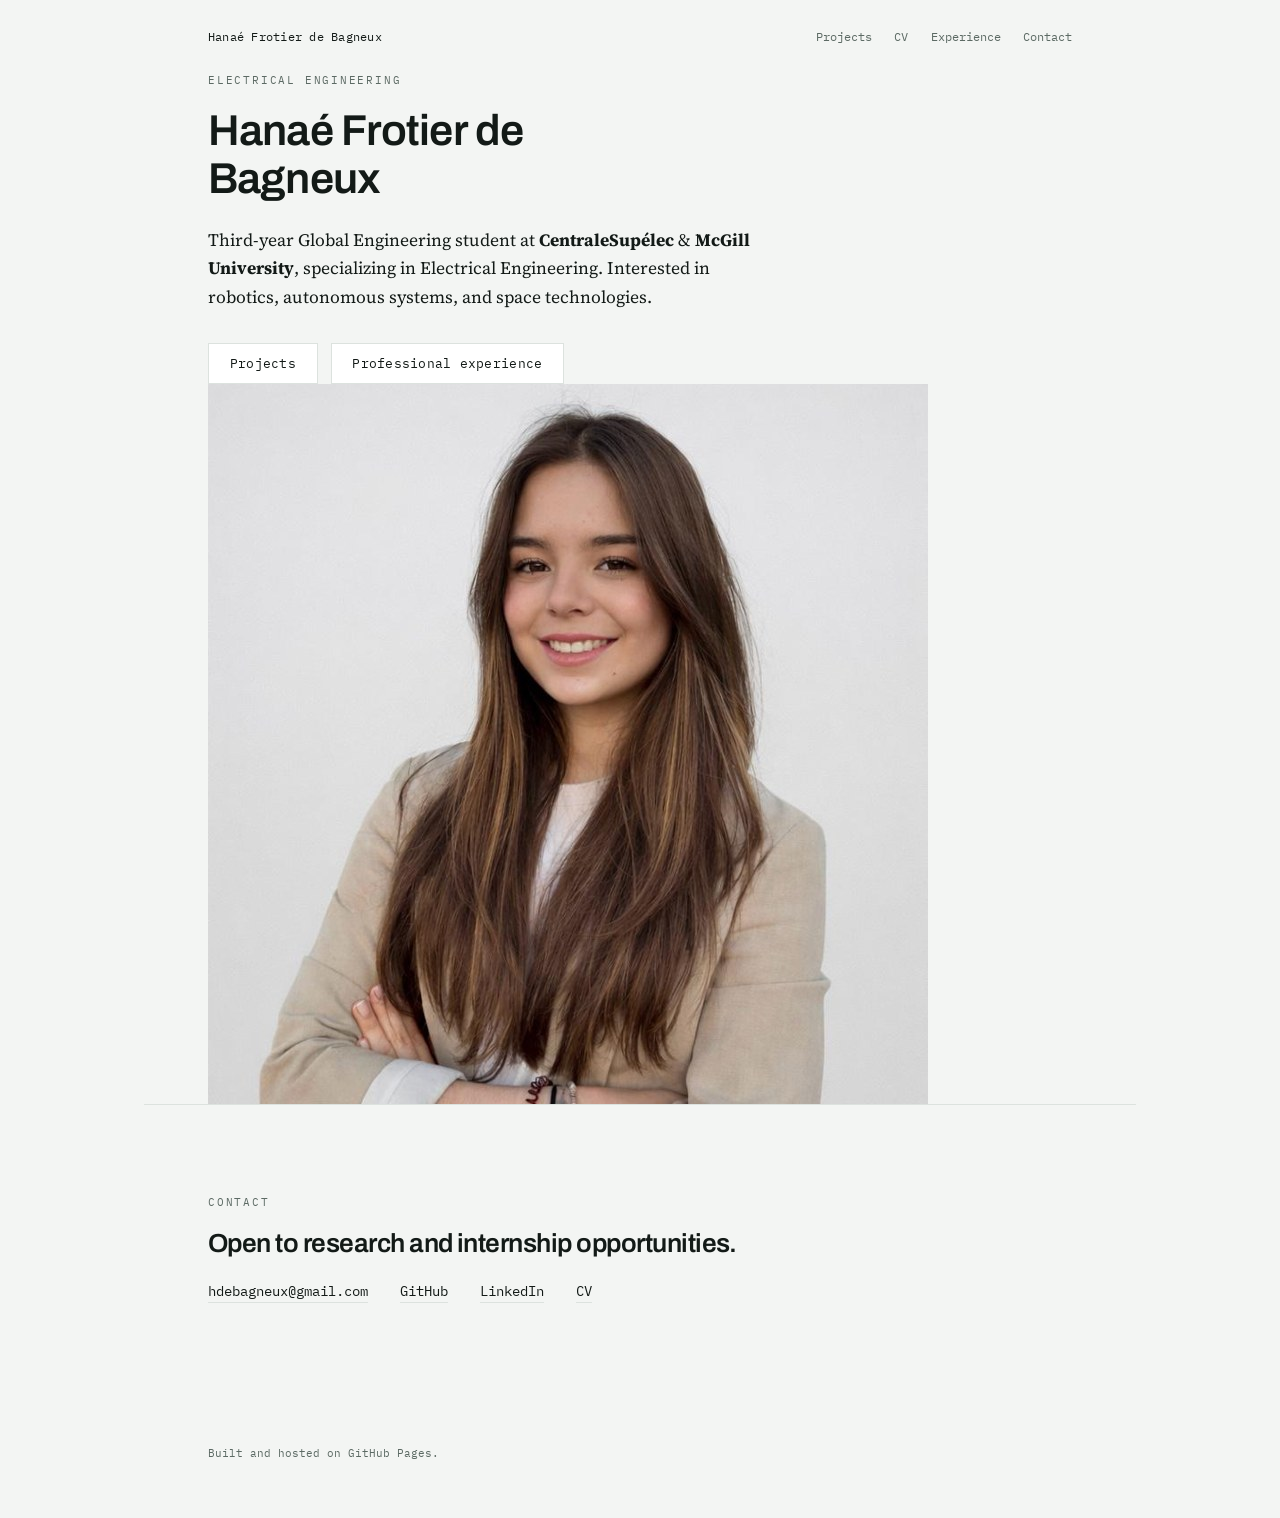
==== index.html @ 3bf0d7d0 "Landing: photo, name, two reveal buttons; projects hidden until clicked" ====
<!DOCTYPE html>
<html lang="en">
<head>
<meta charset="utf-8">
<meta name="viewport" content="width=device-width, initial-scale=1">
<title>Hanaé Frotier de Bagneux — electrical engineering</title>
<meta name="description" content="Electrical engineering student at CentraleSupélec and McGill. Control systems, signal processing, and physical models turned into working software.">
<link rel="preconnect" href="https://fonts.googleapis.com">
<link rel="preconnect" href="https://fonts.gstatic.com" crossorigin>
<link href="https://fonts.googleapis.com/css2?family=Archivo:wght@500;600&family=IBM+Plex+Mono:wght@400;500&family=Source+Serif+4:opsz,wght@8..60,400;8..60,600&display=swap" rel="stylesheet">
<link rel="stylesheet" href="style.css">
</head>
<body>

<header class="wrap masthead">
  <span class="home">Hanaé Frotier de Bagneux</span>
  <nav>
    <a href="#" data-reveal="projects">Projects</a>
    <a href="cv.html">CV</a>
    <a href="#" data-reveal="experience">Experience</a>
    <a href="#contact">Contact</a>
  </nav>
</header>

<main>

  <section class="wrap hero">
    <div class="hero-text">
      <p class="eyebrow">Electrical Engineering</p>

      <h1>Hanaé Frotier de Bagneux</h1>

      <p class="lead">
        Third-year Global Engineering student at
        <strong>CentraleSupélec</strong> &amp;
        <strong>McGill University</strong>, specializing in
        Electrical Engineering.
        Interested in robotics, autonomous systems, and space
        technologies.
      </p>

      <div class="hero-buttons">
        <button class="pill" data-reveal="projects" aria-expanded="false" aria-controls="projects">Projects</button>
        <button class="pill" data-reveal="experience" aria-expanded="false" aria-controls="experience">Professional experience</button>
      </div>
    </div>

    <div class="hero-photo">
      <img src="assets/portrait.jpg" alt="Portrait of Hanaé Frotier de Bagneux" width="720" height="720">
    </div>
  </section>

  <section class="wrap band rule-top panel" id="projects" hidden>
    <p class="eyebrow">Projects</p>

    <div class="projects">

      <a class="project" href="projects/cable-fault.html">
        <div class="meta">
          <span>2026 · EDF R&amp;D</span>
          <span>Python · NumPy · Streamlit</span>
          <span class="live">live demo</span>
        </div>
        <h3>Cable fault detection</h3>
        <p>A reflectometry simulator that locates faults in electrical cables, in both the time and frequency domains. Around 1&nbsp;% localization accuracy, in a browser interface built so that someone without a signal processing background can still read the result.</p>
      </a>

      <a class="project" href="projects/ev-battery.html">
        <div class="meta">
          <span>2026 · EDF R&amp;D</span>
          <span>Python · NumPy</span>
        </div>
        <h3>EV battery range model</h3>
        <p>From a pulse test on a single lithium-ion cell to the driving range of a full vehicle over the WLTP cycle. Equivalent circuit identification, pack sizing, and a sensitivity analysis that explains the remaining 8.5&nbsp;% error.</p>
      </a>

      <a class="project" href="projects/line-robot.html">
        <div class="meta">
          <span>2025 · Robotics bootcamp</span>
          <span>Python</span>
        </div>
        <h3>Line-following robot</h3>
        <p>An autonomous robot that follows a track with a PID controller and plans its route with breadth-first search. Two weeks, from tuning gains on a bench to a robot that finishes the course.</p>
      </a>

    </div>
  </section>

  <section class="wrap band rule-top panel" id="experience" hidden>
    <p class="eyebrow">Professional experience</p>

    <div class="cols">
      <div>
        <h3>ArianeGroup</h3>
        <p>Currently interning on inventory automation: a parts taxonomy, barcode labelling, a scanner-driven kiosk, and a Python tool that talks to the stock database so nobody has to.</p>
      </div>
      <div>
        <h3>EDF R&amp;D</h3>
        <p>Two research projects — a cable-fault reflectometry simulator and an electric-vehicle battery range model — both carried out in partnership with EDF's research division.</p>
      </div>
      <div>
        <h3>Studying</h3>
        <p>Bachelor of Global Engineering at CentraleSupélec, electrical engineering concentration, in a joint programme with McGill University. Moving to Montreal this fall.</p>
      </div>
      <div>
        <h3>Working languages</h3>
        <p>French and English, both fluent. Reports, code and documentation in either.</p>
      </div>
    </div>
  </section>

  <section class="wrap band rule-top" id="contact">
    <p class="eyebrow">Contact</p>
    <h2>Open to research and internship opportunities.</h2>
    <ul class="contact-links">
      <li><a href="mailto:hdebagneux@gmail.com">hdebagneux@gmail.com</a></li>
      <li><a href="https://github.com/hdebagneux">GitHub</a></li>
      <li><a href="#">LinkedIn</a></li>
      <li><a href="cv.html">CV</a></li>
    </ul>
  </section>

</main>

<footer class="wrap">
  Built and hosted on GitHub Pages.
</footer>

<script>
  document.querySelectorAll('[data-reveal]').forEach(function (trigger) {
    trigger.addEventListener('click', function (e) {
      e.preventDefault();
      var panel = document.getElementById(trigger.dataset.reveal);
      if (!panel) return;
      var show = panel.hasAttribute('hidden');
      if (show) {
        panel.removeAttribute('hidden');
        panel.scrollIntoView({ behavior: 'smooth', block: 'start' });
      } else {
        panel.setAttribute('hidden', '');
      }
      document.querySelectorAll('[data-reveal="' + trigger.dataset.reveal + '"]')
        .forEach(function (b) {
          if (b.hasAttribute('aria-expanded')) b.setAttribute('aria-expanded', String(show));
        });
    });
  });
</script>

</body>
</html>
---- style.css ----
/* ============================================================
   Hanaé Frotier de Bagneux — portfolio
   Palette: lab bench neutral, teal signal, one red fault marker
   ============================================================ */

:root {
  --paper:    #F3F5F3;
  --card:     #FFFFFF;
  --ink:      #131A17;
  --graphite: #5C6A64;
  --rule:     #DCE2DE;
  --signal:   #0E7A6B;
  --fault:    #B03A3A;

  --measure: 34rem;
  --gutter: clamp(1.25rem, 5vw, 4.5rem);

  --f-display: "Archivo", system-ui, sans-serif;
  --f-body: "Source Serif 4", Georgia, serif;
  --f-mono: "IBM Plex Mono", ui-monospace, monospace;
}

*, *::before, *::after { box-sizing: border-box; }

html { -webkit-text-size-adjust: 100%; scroll-behavior: smooth; }

body {
  margin: 0;
  background: var(--paper);
  color: var(--ink);
  font-family: var(--f-body);
  font-size: clamp(1rem, 0.97rem + 0.16vw, 1.09rem);
  line-height: 1.62;
  -webkit-font-smoothing: antialiased;
}

img { max-width: 100%; height: auto; display: block; }

a { color: inherit; }

:focus-visible {
  outline: 2px solid var(--signal);
  outline-offset: 3px;
  border-radius: 2px;
}

/* ---------- layout ---------- */

.wrap {
  max-width: 62rem;
  margin: 0 auto;
  padding-inline: var(--gutter);
}

.band { padding-block: clamp(3rem, 7vw, 5.5rem); }
.band--tight { padding-block: clamp(2rem, 4vw, 3rem); }

.rule-top { border-top: 1px solid var(--rule); }

/* ---------- type ---------- */

h1, h2, h3 {
  font-family: var(--f-display);
  font-weight: 600;
  letter-spacing: -0.02em;
  line-height: 1.1;
  margin: 0;
}

.eyebrow {
  font-family: var(--f-mono);
  font-size: 0.7rem;
  letter-spacing: 0.16em;
  text-transform: uppercase;
  color: var(--graphite);
  margin: 0 0 1.1rem;
}

.lede {
  max-width: var(--measure);
  font-size: 1.14em;
  color: var(--ink);
}

p { max-width: var(--measure); }

/* ---------- masthead ---------- */

.masthead {
  padding-block: 1.6rem;
  display: flex;
  flex-wrap: wrap;
  gap: 0.6rem 1.6rem;
  align-items: baseline;
  justify-content: space-between;
  font-family: var(--f-mono);
  font-size: 0.78rem;
}

.masthead a { color: var(--graphite); text-decoration: none; }
.masthead a:hover { color: var(--signal); }
.masthead .home { color: var(--ink); letter-spacing: 0.02em; }
.masthead nav { display: flex; gap: 1.4rem; }

/* ---------- hero ---------- */

.hero-grid {
  display: grid;
  grid-template-columns: minmax(0, 1fr) clamp(11rem, 20vw, 15rem);
  gap: clamp(1.6rem, 4vw, 3.5rem);
  align-items: start;
}

.hero h1 {
  font-size: clamp(1.8rem, 1.2rem + 2vw, 2.7rem);
  font-weight: 600;
  max-width: 16ch;
  margin-bottom: 1.5rem;
}

.hero .lede + .lede { margin-top: 1.1rem; }

.portrait {
  width: 100%;
  aspect-ratio: 1;
  object-fit: cover;
  border: 1px solid var(--rule);
  filter: saturate(0.94);
}

@media (max-width: 44rem) {
  .hero-grid { grid-template-columns: 1fr; }
  .portrait { max-width: 11rem; order: -1; }
}

/* ---------- signature: the reflectogram ---------- */

.scope { margin-top: clamp(3rem, 6vw, 4.5rem); }

.scope figure { margin: 0; }

.scope svg { width: 100%; height: auto; overflow: visible; }

.scope .grid line { stroke: var(--rule); stroke-width: 1; }
.scope .axis { stroke: var(--graphite); stroke-width: 1; }

.trace {
  fill: none;
  stroke: var(--signal);
  stroke-width: 2.2;
  stroke-linejoin: round;
  stroke-linecap: round;
}

.echo-label {
  font-family: var(--f-mono);
  font-size: 13px;
  fill: var(--graphite);
  text-anchor: middle;
  letter-spacing: 0.02em;
}

.echo-hit { fill: transparent; cursor: pointer; }
.echo-dot { fill: var(--signal); transition: r 160ms ease; }
.echo-dot.is-fault { fill: var(--fault); }
.echo-drop { stroke: var(--rule); stroke-width: 1; stroke-dasharray: 3 4; }

.echo:hover .echo-dot,
.echo:focus-visible .echo-dot { r: 7; }
.echo:hover .echo-label,
.echo:focus-visible .echo-label { fill: var(--ink); }

.scope figcaption {
  margin-top: 0.9rem;
  font-family: var(--f-mono);
  font-size: 0.72rem;
  color: var(--graphite);
  max-width: 44ch;
  line-height: 1.55;
}

@media (prefers-reduced-motion: no-preference) {
  .trace {
    stroke-dasharray: 2400;
    stroke-dashoffset: 2400;
    animation: draw 2.1s cubic-bezier(0.22, 0.61, 0.36, 1) 0.25s forwards;
  }
  .echo-dot, .echo-label, .echo-drop {
    opacity: 0;
    animation: fade 0.5s ease forwards;
  }
  .echo:nth-of-type(1) * { animation-delay: 1.15s; }
  .echo:nth-of-type(2) * { animation-delay: 1.55s; }
  .echo:nth-of-type(3) * { animation-delay: 1.95s; }
}

@keyframes draw { to { stroke-dashoffset: 0; } }
@keyframes fade { to { opacity: 1; } }

@media (max-width: 40rem) {
  .scope { display: none; }
}

/* ---------- project list ---------- */

.projects { display: grid; gap: 1px; background: var(--rule); border-block: 1px solid var(--rule); }

.project {
  background: var(--paper);
  padding: clamp(1.6rem, 3vw, 2.4rem) 0;
  display: grid;
  grid-template-columns: 1fr;
  gap: 0.7rem;
  text-decoration: none;
  transition: background 180ms ease, padding-left 180ms ease;
}

.project:hover, .project:focus-visible {
  background: var(--card);
  padding-left: 1.2rem;
}

.project h3 {
  font-size: clamp(1.35rem, 1.1rem + 1vw, 1.8rem);
  font-weight: 500;
}

.project p { margin: 0; color: var(--graphite); max-width: 46rem; }

.project .meta {
  font-family: var(--f-mono);
  font-size: 0.72rem;
  letter-spacing: 0.05em;
  color: var(--graphite);
  display: flex;
  flex-wrap: wrap;
  gap: 0.4rem 1rem;
}

.project .meta .live { color: var(--signal); }

/* ---------- prose columns on interest block ---------- */

.cols {
  display: grid;
  grid-template-columns: repeat(auto-fit, minmax(15rem, 1fr));
  gap: clamp(1.6rem, 4vw, 3rem);
}

.cols h3 {
  font-family: var(--f-mono);
  font-size: 0.72rem;
  font-weight: 500;
  letter-spacing: 0.14em;
  text-transform: uppercase;
  color: var(--signal);
  margin-bottom: 0.7rem;
}

.cols p { font-size: 0.95em; max-width: none; }

/* ---------- contact ---------- */

.contact-links {
  display: flex;
  flex-wrap: wrap;
  gap: 0.8rem 2rem;
  font-family: var(--f-mono);
  font-size: 0.85rem;
  margin-top: 1.4rem;
  padding: 0;
  list-style: none;
}

.contact-links a {
  text-decoration: none;
  border-bottom: 1px solid var(--rule);
  padding-bottom: 2px;
  transition: border-color 160ms ease, color 160ms ease;
}

.contact-links a:hover { color: var(--signal); border-color: var(--signal); }

footer {
  padding-block: 2.5rem 3.5rem;
  font-family: var(--f-mono);
  font-size: 0.7rem;
  color: var(--graphite);
}

/* ============================================================
   Project pages
   ============================================================ */

.project-head h1 {
  font-size: clamp(2rem, 1.3rem + 3vw, 3.2rem);
  max-width: 18ch;
  margin-bottom: 1.3rem;
}

.factsheet {
  margin: 2.4rem 0 0;
  display: grid;
  grid-template-columns: repeat(auto-fit, minmax(11rem, 1fr));
  gap: 1.4rem 2rem;
  border-top: 1px solid var(--rule);
  padding-top: 1.4rem;
  font-family: var(--f-mono);
  font-size: 0.78rem;
}

.factsheet dt {
  color: var(--graphite);
  font-size: 0.68rem;
  letter-spacing: 0.12em;
  text-transform: uppercase;
  margin-bottom: 0.35rem;
}

.factsheet dd { margin: 0; line-height: 1.5; }

.actions {
  display: flex;
  flex-wrap: wrap;
  gap: 0.7rem;
  margin-top: 2.2rem;
  padding: 0;
  list-style: none;
}

.btn {
  font-family: var(--f-mono);
  font-size: 0.78rem;
  text-decoration: none;
  padding: 0.6rem 1.05rem;
  border: 1px solid var(--rule);
  background: var(--card);
  transition: border-color 160ms ease, color 160ms ease;
}

.btn:hover { border-color: var(--signal); color: var(--signal); }

.btn--primary {
  background: var(--signal);
  border-color: var(--signal);
  color: #fff;
}

.btn--primary:hover { background: #0a6558; border-color: #0a6558; color: #fff; }

.prose h2 {
  font-size: clamp(1.3rem, 1.1rem + 0.9vw, 1.7rem);
  margin-top: clamp(2.8rem, 5vw, 4rem);
  margin-bottom: 1rem;
  font-weight: 600;
}

.prose h3 {
  font-family: var(--f-mono);
  font-size: 0.75rem;
  font-weight: 500;
  letter-spacing: 0.13em;
  text-transform: uppercase;
  color: var(--signal);
  margin-top: 2.2rem;
  margin-bottom: 0.7rem;
}

.prose p { margin: 0 0 1.1rem; }

.prose ul { max-width: var(--measure); padding-left: 1.1rem; }
.prose li { margin-bottom: 0.5rem; }

.prose figure {
  margin: 2rem 0;
  background: var(--card);
  border: 1px solid var(--rule);
  padding: 1rem;
}

.prose figure img { margin-inline: auto; }

.prose figcaption {
  margin-top: 0.8rem;
  font-family: var(--f-mono);
  font-size: 0.72rem;
  line-height: 1.55;
  color: var(--graphite);
}

.pair {
  display: grid;
  grid-template-columns: repeat(auto-fit, minmax(16rem, 1fr));
  gap: 1rem;
  margin: 2rem 0;
}

.pair figure { margin: 0; }

.eq {
  margin: 1.6rem 0;
  padding: 1.2rem 1.3rem;
  background: var(--card);
  border-left: 2px solid var(--signal);
  overflow-x: auto;
}

.eq .katex { font-size: 1.02em; }

.eq-note {
  font-family: var(--f-mono);
  font-size: 0.72rem;
  color: var(--graphite);
  margin-top: 0.7rem;
  max-width: none;
}

.result {
  margin: 2.4rem 0;
  padding: 1.4rem 1.5rem;
  background: var(--card);
  border: 1px solid var(--rule);
}

.result .num {
  font-family: var(--f-display);
  font-size: clamp(2rem, 1.4rem + 2.4vw, 3rem);
  font-weight: 600;
  letter-spacing: -0.03em;
  line-height: 1;
  display: block;
}

.result p {
  font-family: var(--f-mono);
  font-size: 0.78rem;
  color: var(--graphite);
  margin: 0.7rem 0 0;
  line-height: 1.55;
}

.next {
  margin-top: clamp(3rem, 6vw, 4.5rem);
  padding-top: 1.6rem;
  border-top: 1px solid var(--rule);
  font-family: var(--f-mono);
  font-size: 0.8rem;
}

.next a { text-decoration: none; }
.next a:hover { color: var(--signal); }

table.data {
  width: 100%;
  max-width: var(--measure);
  border-collapse: collapse;
  font-family: var(--f-mono);
  font-size: 0.78rem;
  margin: 1.6rem 0;
}

table.data th, table.data td {
  text-align: left;
  padding: 0.55rem 0.8rem 0.55rem 0;
  border-bottom: 1px solid var(--rule);
}

table.data th { color: var(--graphite); font-weight: 500; }

/* ============================================================
   CV page
   ============================================================ */

.cv-section {
  padding-top: clamp(2.2rem, 4vw, 3.2rem);
  margin-top: clamp(1.4rem, 3vw, 2rem);
  border-top: 1px solid var(--rule);
}

.cv-section > h2 {
  font-family: var(--f-mono);
  font-size: 0.72rem;
  font-weight: 500;
  letter-spacing: 0.16em;
  text-transform: uppercase;
  color: var(--signal);
  margin-bottom: 2rem;
}

.cv-entry {
  display: grid;
  grid-template-columns: 9.5rem minmax(0, 1fr);
  gap: 0.4rem 2rem;
  padding-bottom: 2.2rem;
}

.cv-entry:last-child { padding-bottom: 0; }

.cv-entry .when {
  font-family: var(--f-mono);
  font-size: 0.75rem;
  color: var(--graphite);
  padding-top: 0.35rem;
  line-height: 1.5;
}

.cv-entry .what h3 {
  font-family: var(--f-display);
  font-size: 1.12rem;
  font-weight: 600;
  margin-bottom: 0.45rem;
}

.cv-entry .what h3 span {
  font-family: var(--f-mono);
  font-size: 0.72rem;
  font-weight: 400;
  color: var(--graphite);
  letter-spacing: 0.02em;
  margin-left: 0.6rem;
  white-space: nowrap;
}

.cv-entry .role {
  font-family: var(--f-mono);
  font-size: 0.78rem;
  color: var(--ink);
  margin: 0 0 0.7rem;
}

.cv-entry p { margin: 0 0 0.7rem; max-width: 42rem; }
.cv-entry p:last-child { margin-bottom: 0; }

.cv-entry .detail {
  font-family: var(--f-mono);
  font-size: 0.75rem;
  color: var(--graphite);
  line-height: 1.6;
}

.cv-entry .detail a { color: var(--signal); text-decoration: none; border-bottom: 1px solid var(--rule); }
.cv-entry .detail a:hover { border-color: var(--signal); }

@media (max-width: 34rem) {
  .cv-entry { grid-template-columns: 1fr; gap: 0.3rem; }
  .cv-entry .when { padding-top: 0; }
  .cv-entry .what h3 span { display: block; margin-left: 0; margin-top: 0.2rem; }
}

/* ---------- hero buttons + reveal panels ---------- */

.hero-buttons {
  display: flex;
  flex-wrap: wrap;
  gap: 0.8rem;
  margin-top: 2rem;
}

.pill {
  font-family: var(--f-mono);
  font-size: 0.82rem;
  letter-spacing: 0.02em;
  color: var(--ink);
  background: var(--card);
  border: 1px solid var(--rule);
  padding: 0.7rem 1.3rem;
  cursor: pointer;
  transition: border-color 160ms ease, color 160ms ease, background 160ms ease;
}

.pill:hover,
.pill[aria-expanded="true"] {
  border-color: var(--signal);
  color: var(--signal);
}

.pill[aria-expanded="true"] {
  background: color-mix(in srgb, var(--signal) 7%, var(--card));
}

.panel[hidden] { display: none; }

@media (prefers-reduced-motion: no-preference) {
  .panel:not([hidden]) { animation: panel-in 340ms cubic-bezier(0.22,0.61,0.36,1); }
}

@keyframes panel-in {
  from { opacity: 0; transform: translateY(-6px); }
  to   { opacity: 1; transform: translateY(0); }
}
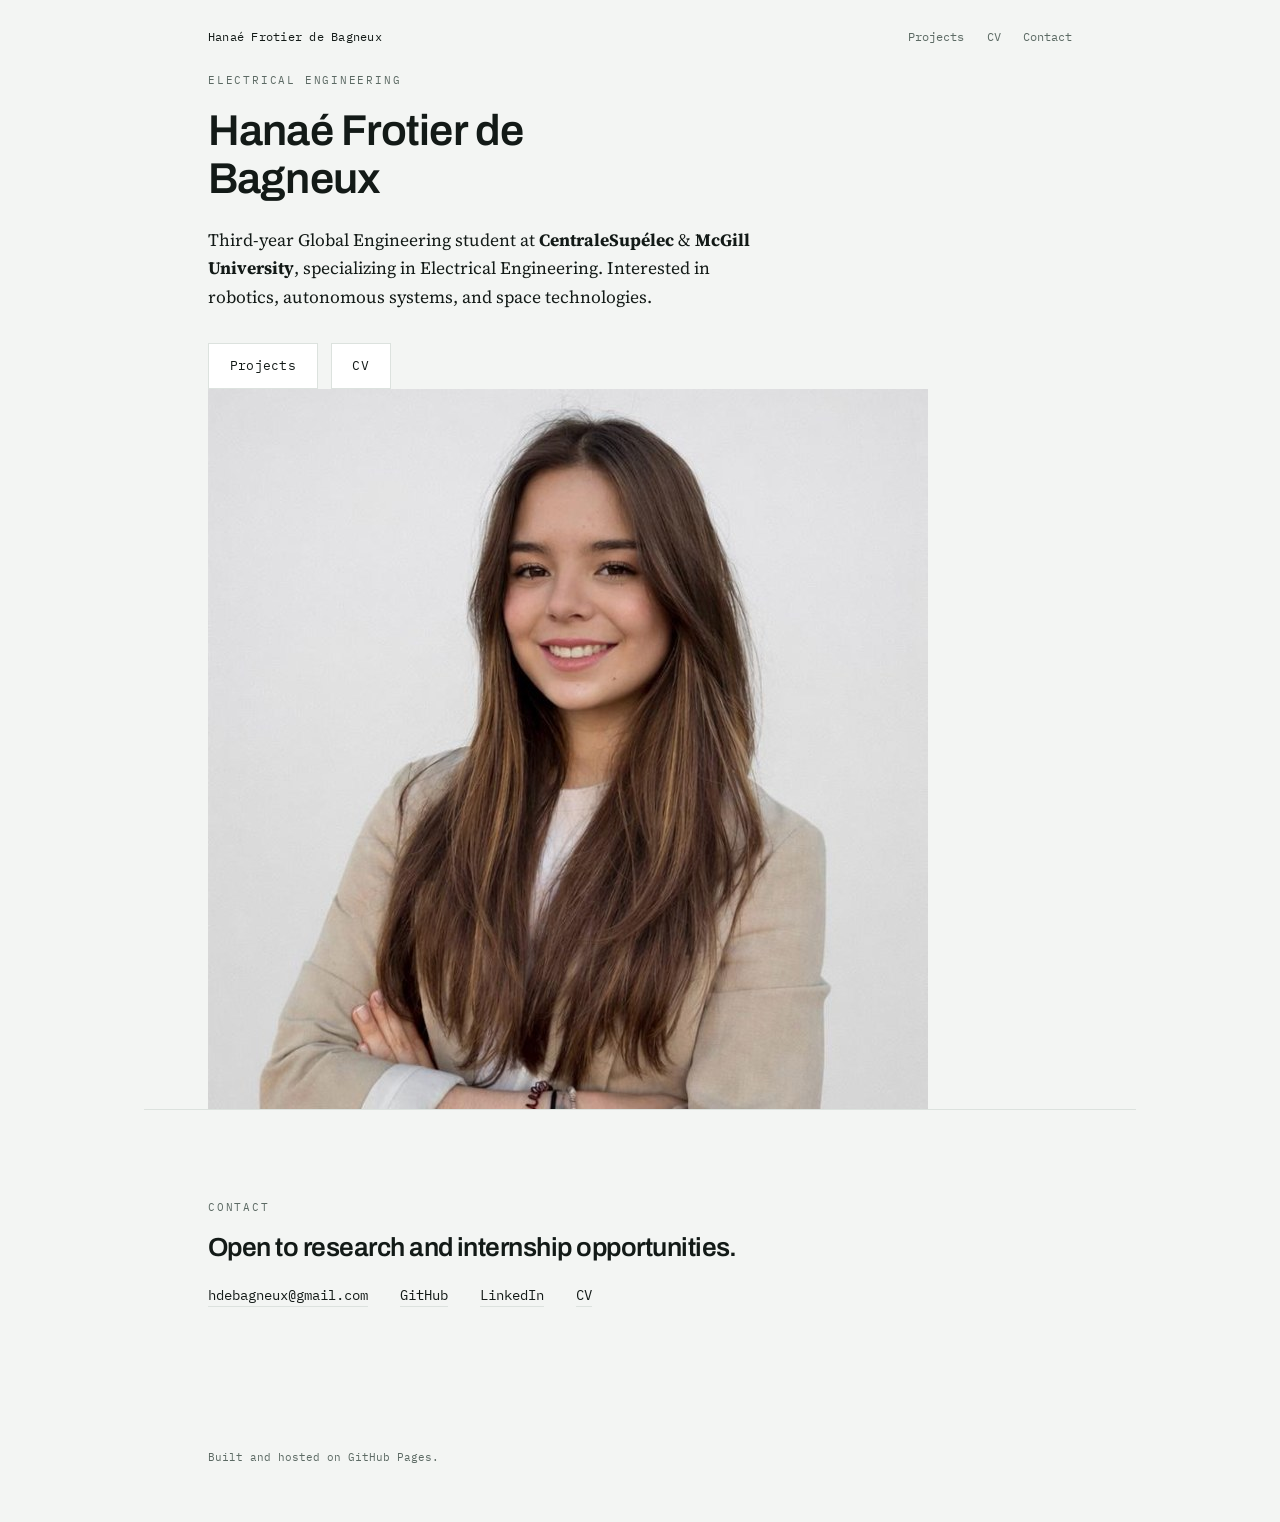
==== commit fa1ed8c4: "Landing: CV button, remove professional experience, new photo" ====
--- a/index.html
+++ b/index.html
@@ -17,7 +17,6 @@
   <nav>
     <a href="#" data-reveal="projects">Projects</a>
     <a href="cv.html">CV</a>
-    <a href="#" data-reveal="experience">Experience</a>
     <a href="#contact">Contact</a>
   </nav>
 </header>
@@ -41,7 +40,7 @@
 
       <div class="hero-buttons">
         <button class="pill" data-reveal="projects" aria-expanded="false" aria-controls="projects">Projects</button>
-        <button class="pill" data-reveal="experience" aria-expanded="false" aria-controls="experience">Professional experience</button>
+        <a class="pill" href="cv.html">CV</a>
       </div>
     </div>
 
@@ -86,29 +85,6 @@
     </div>
   </section>
 
-  <section class="wrap band rule-top panel" id="experience" hidden>
-    <p class="eyebrow">Professional experience</p>
-
-    <div class="cols">
-      <div>
-        <h3>ArianeGroup</h3>
-        <p>Currently interning on inventory automation: a parts taxonomy, barcode labelling, a scanner-driven kiosk, and a Python tool that talks to the stock database so nobody has to.</p>
-      </div>
-      <div>
-        <h3>EDF R&amp;D</h3>
-        <p>Two research projects — a cable-fault reflectometry simulator and an electric-vehicle battery range model — both carried out in partnership with EDF's research division.</p>
-      </div>
-      <div>
-        <h3>Studying</h3>
-        <p>Bachelor of Global Engineering at CentraleSupélec, electrical engineering concentration, in a joint programme with McGill University. Moving to Montreal this fall.</p>
-      </div>
-      <div>
-        <h3>Working languages</h3>
-        <p>French and English, both fluent. Reports, code and documentation in either.</p>
-      </div>
-    </div>
-  </section>
-
   <section class="wrap band rule-top" id="contact">
     <p class="eyebrow">Contact</p>
     <h2>Open to research and internship opportunities.</h2>
--- a/style.css
+++ b/style.css
@@ -556,6 +556,8 @@
   margin-top: 2rem;
 }
 
+a.pill { text-decoration: none; }
+
 .pill {
   font-family: var(--f-mono);
   font-size: 0.82rem;
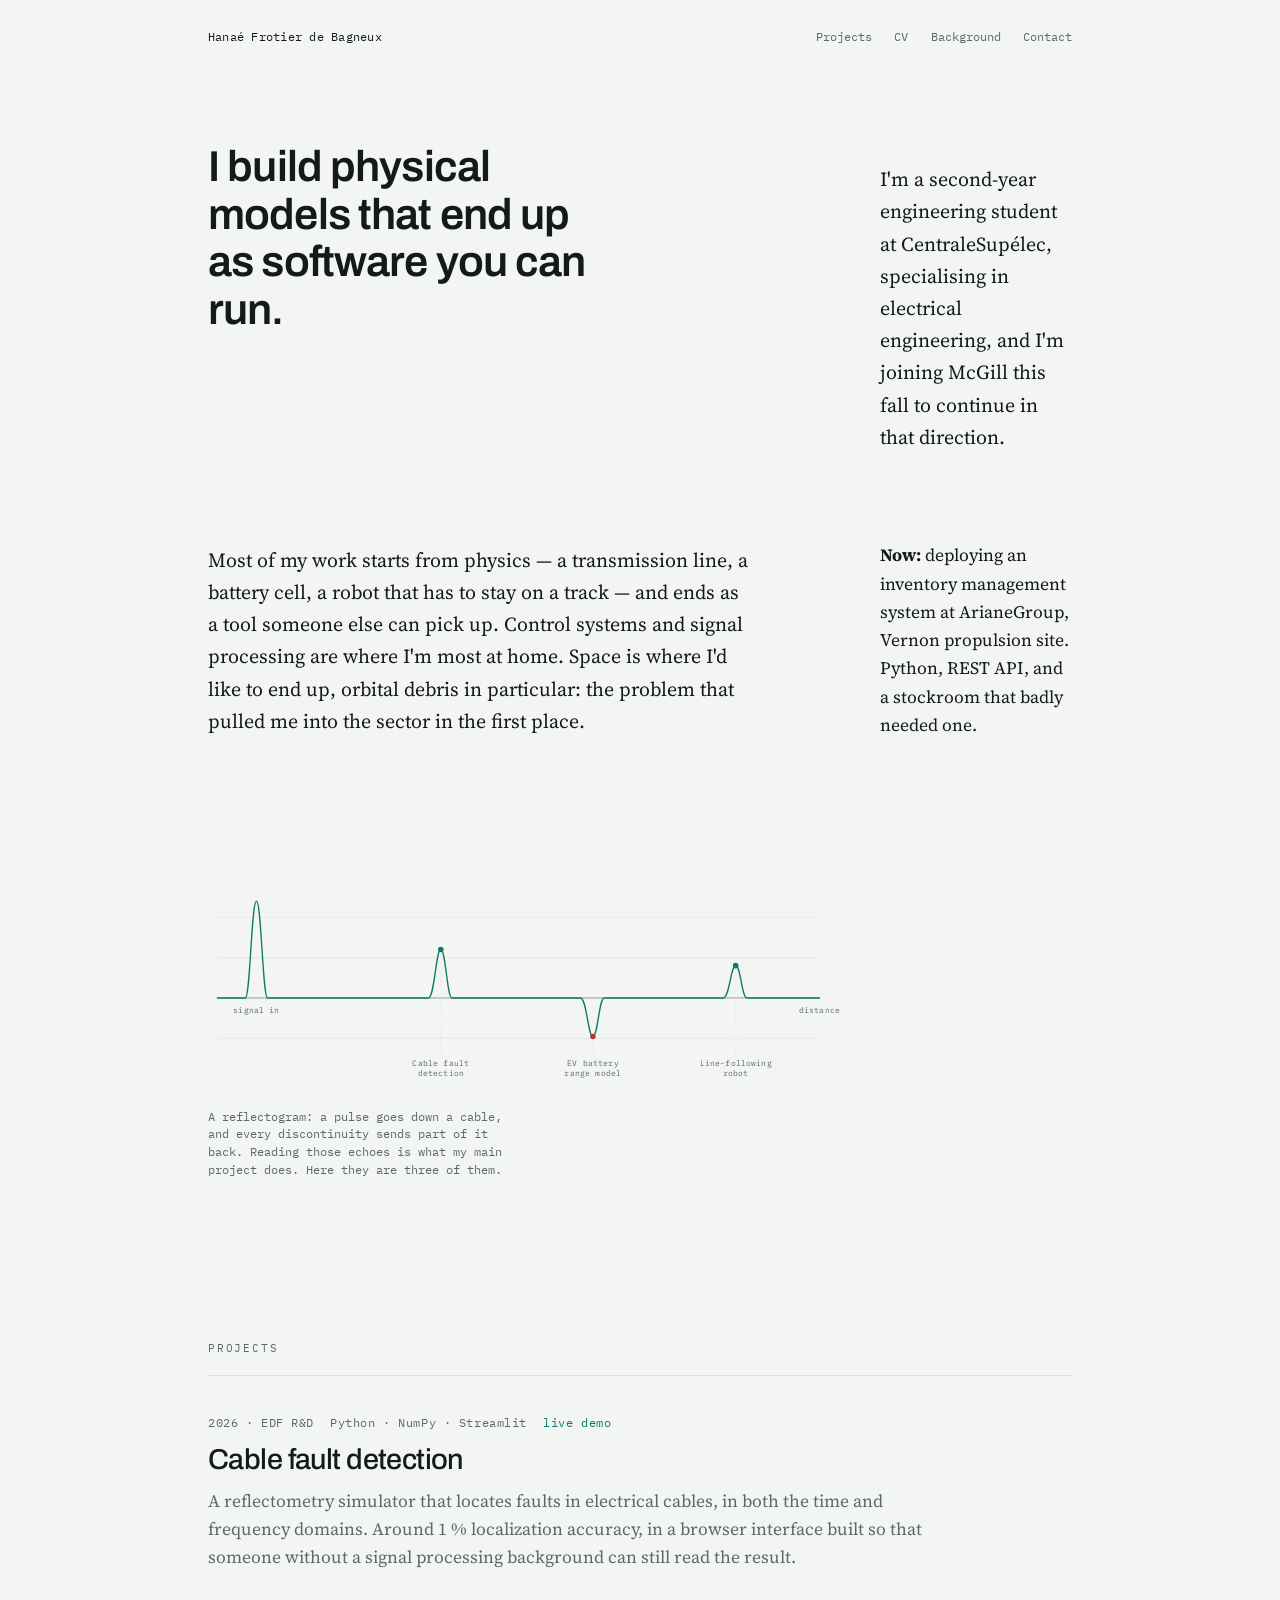
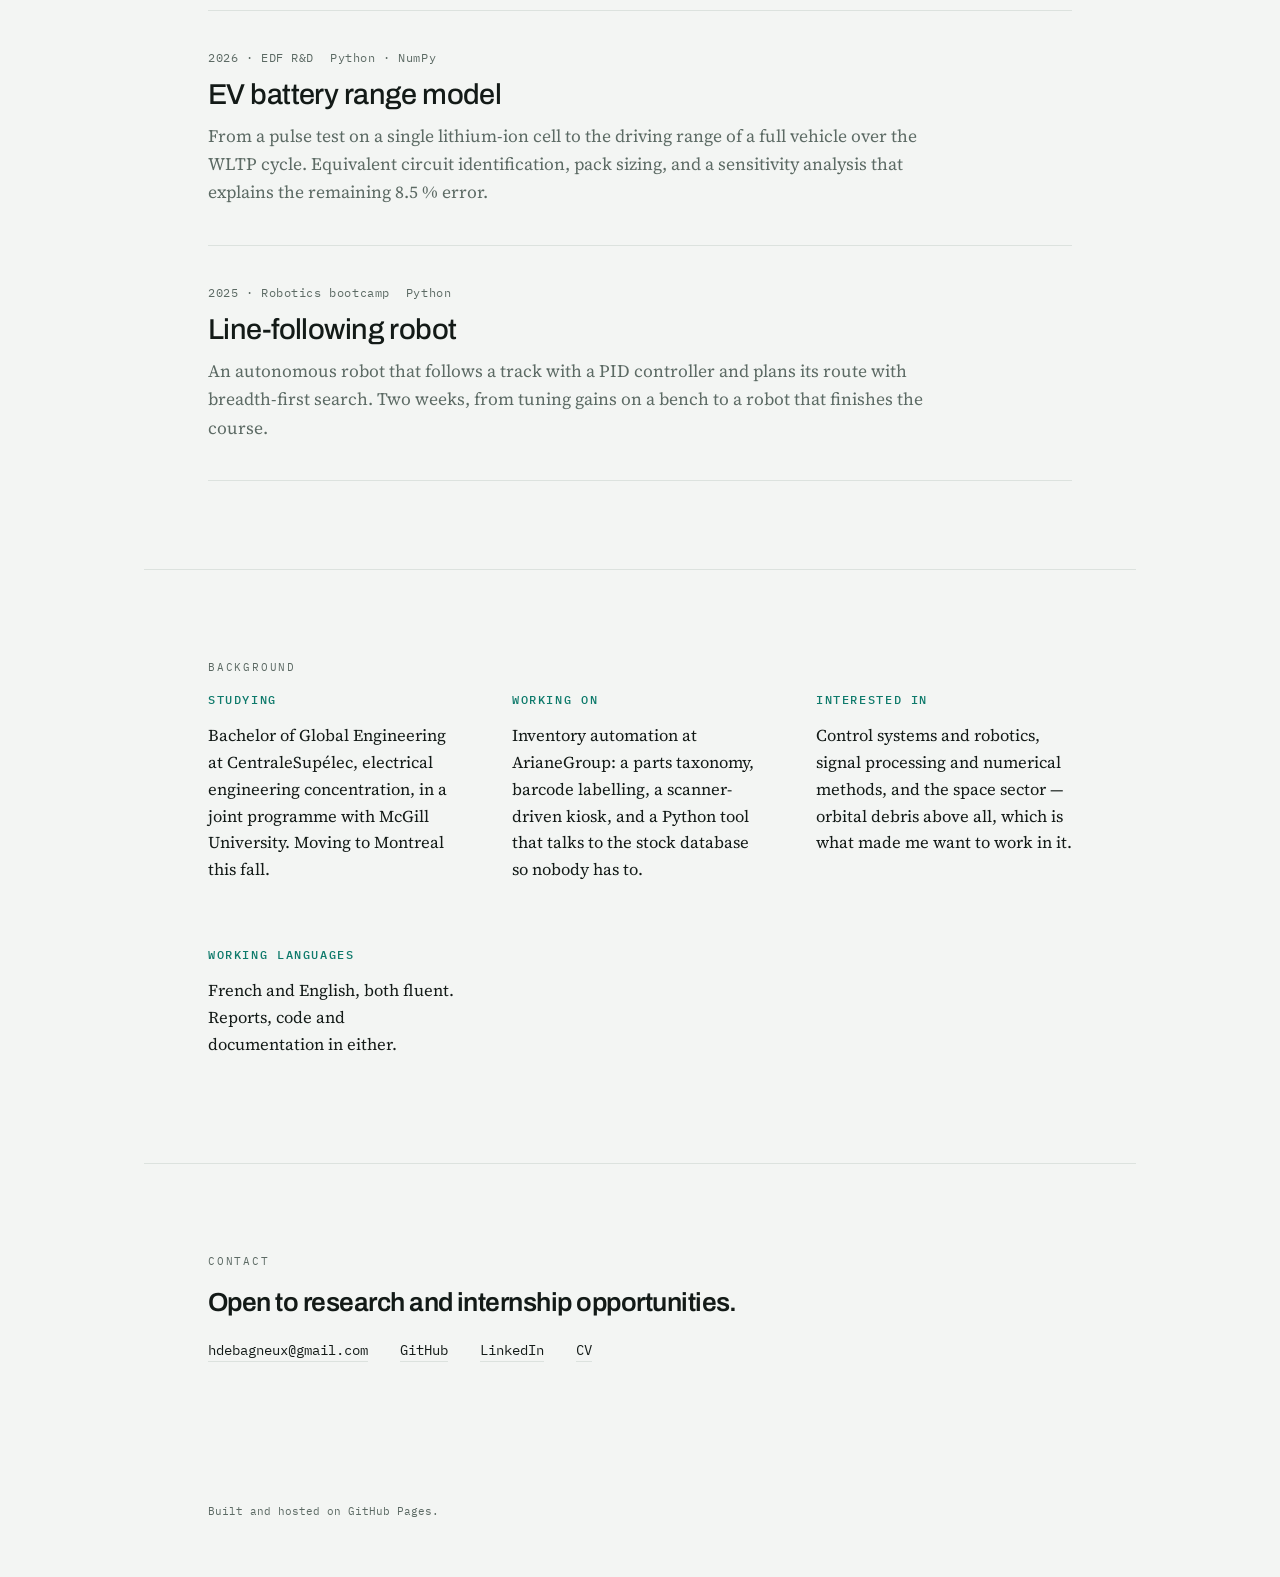
==== commit 0e267fbb: "Add AuraSentinel project page" ====
--- a/index.html
+++ b/index.html
@@ -15,41 +15,67 @@
 <header class="wrap masthead">
   <span class="home">Hanaé Frotier de Bagneux</span>
   <nav>
-    <a href="#" data-reveal="projects">Projects</a>
+    <a href="#projects">Projects</a>
     <a href="cv.html">CV</a>
+    <a href="#background">Background</a>
     <a href="#contact">Contact</a>
   </nav>
 </header>
 
 <main>
 
-  <section class="wrap hero">
-    <div class="hero-text">
-      <p class="eyebrow">Electrical Engineering</p>
+  <section class="wrap band hero">
+    <h1>I build physical models that end up as software you can run.</h1>
 
-      <h1>Hanaé Frotier de Bagneux</h1>
+    <p class="lede">I'm a second-year engineering student at CentraleSupélec, specialising in electrical engineering, and I'm joining McGill this fall to continue in that direction.</p>
 
-      <p class="lead">
-        Third-year Global Engineering student at
-        <strong>CentraleSupélec</strong> &amp;
-        <strong>McGill University</strong>, specializing in
-        Electrical Engineering.
-        Interested in robotics, autonomous systems, and space
-        technologies.
-      </p>
+    <p class="lede">Most of my work starts from physics — a transmission line, a battery cell, a robot that has to stay on a track — and ends as a tool someone else can pick up. Control systems and signal processing are where I'm most at home. Space is where I'd like to end up, orbital debris in particular: the problem that pulled me into the sector in the first place.</p>
 
-      <div class="hero-buttons">
-        <button class="pill" data-reveal="projects" aria-expanded="false" aria-controls="projects">Projects</button>
-        <a class="pill" href="cv.html">CV</a>
-      </div>
-    </div>
+    <p class="now"><b>Now:</b> deploying an inventory management system at ArianeGroup, Vernon propulsion site. Python, REST API, and a stockroom that badly needed one.</p>
 
-    <div class="hero-photo">
-      <img src="assets/portrait.jpg" alt="Portrait of Hanaé Frotier de Bagneux" width="720" height="720">
+    <div class="scope">
+      <figure aria-hidden="true">
+        <svg viewBox="0 0 1000 330" role="img">
+          <g class="grid">
+            <line x1="15" y1="60" x2="985" y2="60"/>
+            <line x1="15" y1="125" x2="985" y2="125"/>
+            <line x1="15" y1="255" x2="985" y2="255"/>
+          </g>
+
+          <line class="axis" x1="15" y1="190" x2="985" y2="190"/>
+
+          <path class="trace" d="M 15 190 L 60 190 C 68 190 70 34 78 34 C 86 34 88 190 96 190 L 355 190 C 365 190 367 112 375 112 C 383 112 385 190 393 190 L 600 190 C 610 190 612 252 620 252 C 628 252 630 190 638 190 L 830 190 C 840 190 842 138 850 138 C 858 138 860 190 868 190 L 985 190"/>
+
+          <text class="echo-label" x="78" y="214">signal in</text>
+          <text class="echo-label" x="985" y="214" text-anchor="end">distance</text>
+
+          <a class="echo" href="projects/cable-fault.html" tabindex="-1">
+            <line class="echo-drop" x1="375" y1="112" x2="375" y2="282"/>
+            <circle class="echo-dot" cx="375" cy="112" r="4.5"/>
+            <text class="echo-label" x="375" y="300">Cable fault<tspan x="375" dy="16">detection</tspan></text>
+            <rect class="echo-hit" x="325" y="90" width="100" height="230"/>
+          </a>
+
+          <a class="echo" href="projects/ev-battery.html" tabindex="-1">
+            <line class="echo-drop" x1="620" y1="252" x2="620" y2="282"/>
+            <circle class="echo-dot is-fault" cx="620" cy="252" r="4.5"/>
+            <text class="echo-label" x="620" y="300">EV battery<tspan x="620" dy="16">range model</tspan></text>
+            <rect class="echo-hit" x="570" y="190" width="100" height="130"/>
+          </a>
+
+          <a class="echo" href="projects/line-robot.html" tabindex="-1">
+            <line class="echo-drop" x1="850" y1="138" x2="850" y2="282"/>
+            <circle class="echo-dot" cx="850" cy="138" r="4.5"/>
+            <text class="echo-label" x="850" y="300">Line-following<tspan x="850" dy="16">robot</tspan></text>
+            <rect class="echo-hit" x="800" y="116" width="100" height="204"/>
+          </a>
+        </svg>
+        <figcaption>A reflectogram: a pulse goes down a cable, and every discontinuity sends part of it back. Reading those echoes is what my main project does. Here they are three of them.</figcaption>
+      </figure>
     </div>
   </section>
 
-  <section class="wrap band rule-top panel" id="projects" hidden>
+  <section class="wrap band" id="projects">
     <p class="eyebrow">Projects</p>
 
     <div class="projects">
@@ -85,6 +111,29 @@
     </div>
   </section>
 
+  <section class="wrap band rule-top" id="background">
+    <p class="eyebrow">Background</p>
+
+    <div class="cols">
+      <div>
+        <h3>Studying</h3>
+        <p>Bachelor of Global Engineering at CentraleSupélec, electrical engineering concentration, in a joint programme with McGill University. Moving to Montreal this fall.</p>
+      </div>
+      <div>
+        <h3>Working on</h3>
+        <p>Inventory automation at ArianeGroup: a parts taxonomy, barcode labelling, a scanner-driven kiosk, and a Python tool that talks to the stock database so nobody has to.</p>
+      </div>
+      <div>
+        <h3>Interested in</h3>
+        <p>Control systems and robotics, signal processing and numerical methods, and the space sector — orbital debris above all, which is what made me want to work in it.</p>
+      </div>
+      <div>
+        <h3>Working languages</h3>
+        <p>French and English, both fluent. Reports, code and documentation in either.</p>
+      </div>
+    </div>
+  </section>
+
   <section class="wrap band rule-top" id="contact">
     <p class="eyebrow">Contact</p>
     <h2>Open to research and internship opportunities.</h2>
@@ -102,26 +151,5 @@
   Built and hosted on GitHub Pages.
 </footer>
 
-<script>
-  document.querySelectorAll('[data-reveal]').forEach(function (trigger) {
-    trigger.addEventListener('click', function (e) {
-      e.preventDefault();
-      var panel = document.getElementById(trigger.dataset.reveal);
-      if (!panel) return;
-      var show = panel.hasAttribute('hidden');
-      if (show) {
-        panel.removeAttribute('hidden');
-        panel.scrollIntoView({ behavior: 'smooth', block: 'start' });
-      } else {
-        panel.setAttribute('hidden', '');
-      }
-      document.querySelectorAll('[data-reveal="' + trigger.dataset.reveal + '"]')
-        .forEach(function (b) {
-          if (b.hasAttribute('aria-expanded')) b.setAttribute('aria-expanded', String(show));
-        });
-    });
-  });
-</script>
-
 </body>
 </html>
--- a/style.css
+++ b/style.css
@@ -104,11 +104,12 @@
 
 /* ---------- hero ---------- */
 
-.hero-grid {
+.hero {
   display: grid;
-  grid-template-columns: minmax(0, 1fr) clamp(11rem, 20vw, 15rem);
+  grid-template-columns: minmax(0, 1fr) clamp(9rem, 16vw, 12rem);
   gap: clamp(1.6rem, 4vw, 3.5rem);
   align-items: start;
+  padding-block: clamp(2.5rem, 6vw, 4.5rem);
 }
 
 .hero h1 {
@@ -118,9 +119,17 @@
   margin-bottom: 1.5rem;
 }
 
-.hero .lede + .lede { margin-top: 1.1rem; }
-
-.portrait {
+.hero .lead {
+  max-width: var(--measure);
+  font-size: 1.1em;
+}
+
+.hero .lead strong { font-weight: 600; }
+
+.hero-photo { margin: 0; }
+
+.hero-photo img {
+  display: block;
   width: 100%;
   aspect-ratio: 1;
   object-fit: cover;
@@ -129,8 +138,8 @@
 }
 
 @media (max-width: 44rem) {
-  .hero-grid { grid-template-columns: 1fr; }
-  .portrait { max-width: 11rem; order: -1; }
+  .hero { grid-template-columns: 1fr; }
+  .hero-photo img { max-width: 9rem; }
 }
 
 /* ---------- signature: the reflectogram ---------- */
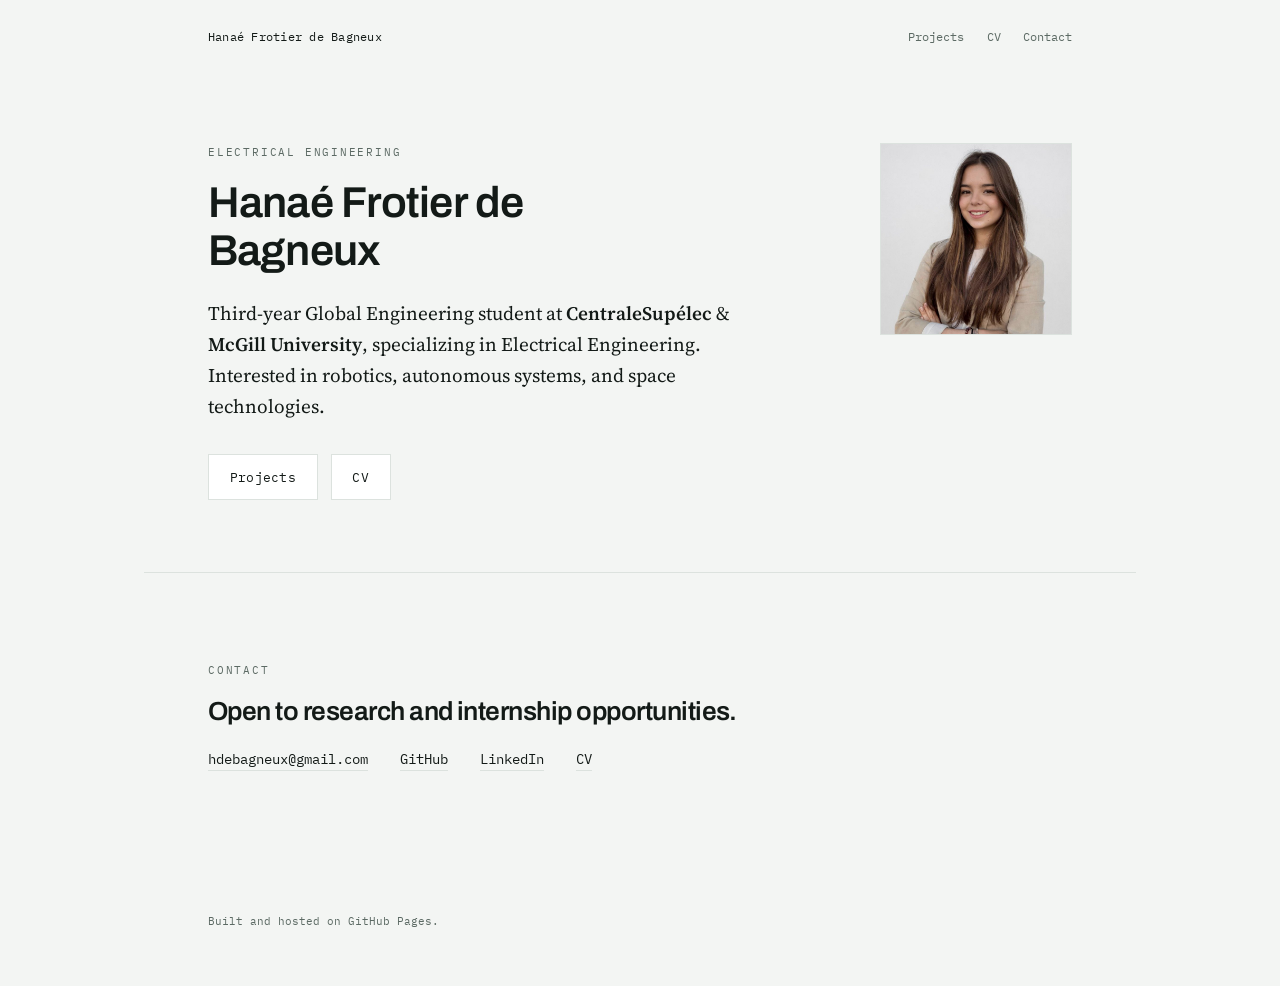
==== commit 9d4dde9a: "Reorder projects" ====
--- a/index.html
+++ b/index.html
@@ -15,70 +15,53 @@
 <header class="wrap masthead">
   <span class="home">Hanaé Frotier de Bagneux</span>
   <nav>
-    <a href="#projects">Projects</a>
+    <a href="#" data-reveal="projects">Projects</a>
     <a href="cv.html">CV</a>
-    <a href="#background">Background</a>
     <a href="#contact">Contact</a>
   </nav>
 </header>
 
 <main>
 
-  <section class="wrap band hero">
-    <h1>I build physical models that end up as software you can run.</h1>
+  <section class="wrap hero">
+    <div class="hero-text">
+      <p class="eyebrow">Electrical Engineering</p>
 
-    <p class="lede">I'm a second-year engineering student at CentraleSupélec, specialising in electrical engineering, and I'm joining McGill this fall to continue in that direction.</p>
+      <h1>Hanaé Frotier de Bagneux</h1>
 
-    <p class="lede">Most of my work starts from physics — a transmission line, a battery cell, a robot that has to stay on a track — and ends as a tool someone else can pick up. Control systems and signal processing are where I'm most at home. Space is where I'd like to end up, orbital debris in particular: the problem that pulled me into the sector in the first place.</p>
+      <p class="lead">
+        Third-year Global Engineering student at
+        <strong>CentraleSupélec</strong> &amp;
+        <strong>McGill University</strong>, specializing in
+        Electrical Engineering.
+        Interested in robotics, autonomous systems, and space
+        technologies.
+      </p>
 
-    <p class="now"><b>Now:</b> deploying an inventory management system at ArianeGroup, Vernon propulsion site. Python, REST API, and a stockroom that badly needed one.</p>
+      <div class="hero-buttons">
+        <button class="pill" data-reveal="projects" aria-expanded="false" aria-controls="projects">Projects</button>
+        <a class="pill" href="cv.html">CV</a>
+      </div>
+    </div>
 
-    <div class="scope">
-      <figure aria-hidden="true">
-        <svg viewBox="0 0 1000 330" role="img">
-          <g class="grid">
-            <line x1="15" y1="60" x2="985" y2="60"/>
-            <line x1="15" y1="125" x2="985" y2="125"/>
-            <line x1="15" y1="255" x2="985" y2="255"/>
-          </g>
-
-          <line class="axis" x1="15" y1="190" x2="985" y2="190"/>
-
-          <path class="trace" d="M 15 190 L 60 190 C 68 190 70 34 78 34 C 86 34 88 190 96 190 L 355 190 C 365 190 367 112 375 112 C 383 112 385 190 393 190 L 600 190 C 610 190 612 252 620 252 C 628 252 630 190 638 190 L 830 190 C 840 190 842 138 850 138 C 858 138 860 190 868 190 L 985 190"/>
-
-          <text class="echo-label" x="78" y="214">signal in</text>
-          <text class="echo-label" x="985" y="214" text-anchor="end">distance</text>
-
-          <a class="echo" href="projects/cable-fault.html" tabindex="-1">
-            <line class="echo-drop" x1="375" y1="112" x2="375" y2="282"/>
-            <circle class="echo-dot" cx="375" cy="112" r="4.5"/>
-            <text class="echo-label" x="375" y="300">Cable fault<tspan x="375" dy="16">detection</tspan></text>
-            <rect class="echo-hit" x="325" y="90" width="100" height="230"/>
-          </a>
-
-          <a class="echo" href="projects/ev-battery.html" tabindex="-1">
-            <line class="echo-drop" x1="620" y1="252" x2="620" y2="282"/>
-            <circle class="echo-dot is-fault" cx="620" cy="252" r="4.5"/>
-            <text class="echo-label" x="620" y="300">EV battery<tspan x="620" dy="16">range model</tspan></text>
-            <rect class="echo-hit" x="570" y="190" width="100" height="130"/>
-          </a>
-
-          <a class="echo" href="projects/line-robot.html" tabindex="-1">
-            <line class="echo-drop" x1="850" y1="138" x2="850" y2="282"/>
-            <circle class="echo-dot" cx="850" cy="138" r="4.5"/>
-            <text class="echo-label" x="850" y="300">Line-following<tspan x="850" dy="16">robot</tspan></text>
-            <rect class="echo-hit" x="800" y="116" width="100" height="204"/>
-          </a>
-        </svg>
-        <figcaption>A reflectogram: a pulse goes down a cable, and every discontinuity sends part of it back. Reading those echoes is what my main project does. Here they are three of them.</figcaption>
-      </figure>
+    <div class="hero-photo">
+      <img src="assets/portrait.jpg" alt="Portrait of Hanaé Frotier de Bagneux" width="720" height="720">
     </div>
   </section>
 
-  <section class="wrap band" id="projects">
+  <section class="wrap band rule-top panel" id="projects" hidden>
     <p class="eyebrow">Projects</p>
 
     <div class="projects">
+
+      <a class="project" href="projects/line-robot.html">
+        <div class="meta">
+          <span>2025 · Robotics bootcamp</span>
+          <span>Python</span>
+        </div>
+        <h3>Line-following robot</h3>
+        <p>An autonomous robot that follows a track with a PID controller and plans its route with breadth-first search. Two weeks, from tuning gains on a bench to a robot that finishes the course.</p>
+      </a>
 
       <a class="project" href="projects/cable-fault.html">
         <div class="meta">
@@ -90,6 +73,15 @@
         <p>A reflectometry simulator that locates faults in electrical cables, in both the time and frequency domains. Around 1&nbsp;% localization accuracy, in a browser interface built so that someone without a signal processing background can still read the result.</p>
       </a>
 
+      <a class="project" href="projects/aurasentinel.html">
+        <div class="meta">
+          <span>2026 · Team project</span>
+          <span>Python · YOLOv8 · MediaPipe · Flower</span>
+        </div>
+        <h3>AuraSentinel — behavioural surveillance AI</h3>
+        <p>A privacy-first system that reads early signs of aggression, distress and medical incidents in a store by fusing skeletal motion with anonymised audio. Staff get discreet alerts, and their feedback trains the model through federated learning &mdash; no raw footage ever leaves the premises.</p>
+      </a>
+
       <a class="project" href="projects/ev-battery.html">
         <div class="meta">
           <span>2026 · EDF R&amp;D</span>
@@ -99,38 +91,6 @@
         <p>From a pulse test on a single lithium-ion cell to the driving range of a full vehicle over the WLTP cycle. Equivalent circuit identification, pack sizing, and a sensitivity analysis that explains the remaining 8.5&nbsp;% error.</p>
       </a>
 
-      <a class="project" href="projects/line-robot.html">
-        <div class="meta">
-          <span>2025 · Robotics bootcamp</span>
-          <span>Python</span>
-        </div>
-        <h3>Line-following robot</h3>
-        <p>An autonomous robot that follows a track with a PID controller and plans its route with breadth-first search. Two weeks, from tuning gains on a bench to a robot that finishes the course.</p>
-      </a>
-
-    </div>
-  </section>
-
-  <section class="wrap band rule-top" id="background">
-    <p class="eyebrow">Background</p>
-
-    <div class="cols">
-      <div>
-        <h3>Studying</h3>
-        <p>Bachelor of Global Engineering at CentraleSupélec, electrical engineering concentration, in a joint programme with McGill University. Moving to Montreal this fall.</p>
-      </div>
-      <div>
-        <h3>Working on</h3>
-        <p>Inventory automation at ArianeGroup: a parts taxonomy, barcode labelling, a scanner-driven kiosk, and a Python tool that talks to the stock database so nobody has to.</p>
-      </div>
-      <div>
-        <h3>Interested in</h3>
-        <p>Control systems and robotics, signal processing and numerical methods, and the space sector — orbital debris above all, which is what made me want to work in it.</p>
-      </div>
-      <div>
-        <h3>Working languages</h3>
-        <p>French and English, both fluent. Reports, code and documentation in either.</p>
-      </div>
     </div>
   </section>
 
@@ -151,5 +111,26 @@
   Built and hosted on GitHub Pages.
 </footer>
 
+<script>
+  document.querySelectorAll('[data-reveal]').forEach(function (trigger) {
+    trigger.addEventListener('click', function (e) {
+      e.preventDefault();
+      var panel = document.getElementById(trigger.dataset.reveal);
+      if (!panel) return;
+      var show = panel.hasAttribute('hidden');
+      if (show) {
+        panel.removeAttribute('hidden');
+        panel.scrollIntoView({ behavior: 'smooth', block: 'start' });
+      } else {
+        panel.setAttribute('hidden', '');
+      }
+      document.querySelectorAll('[data-reveal="' + trigger.dataset.reveal + '"]')
+        .forEach(function (b) {
+          if (b.hasAttribute('aria-expanded')) b.setAttribute('aria-expanded', String(show));
+        });
+    });
+  });
+</script>
+
 </body>
 </html>
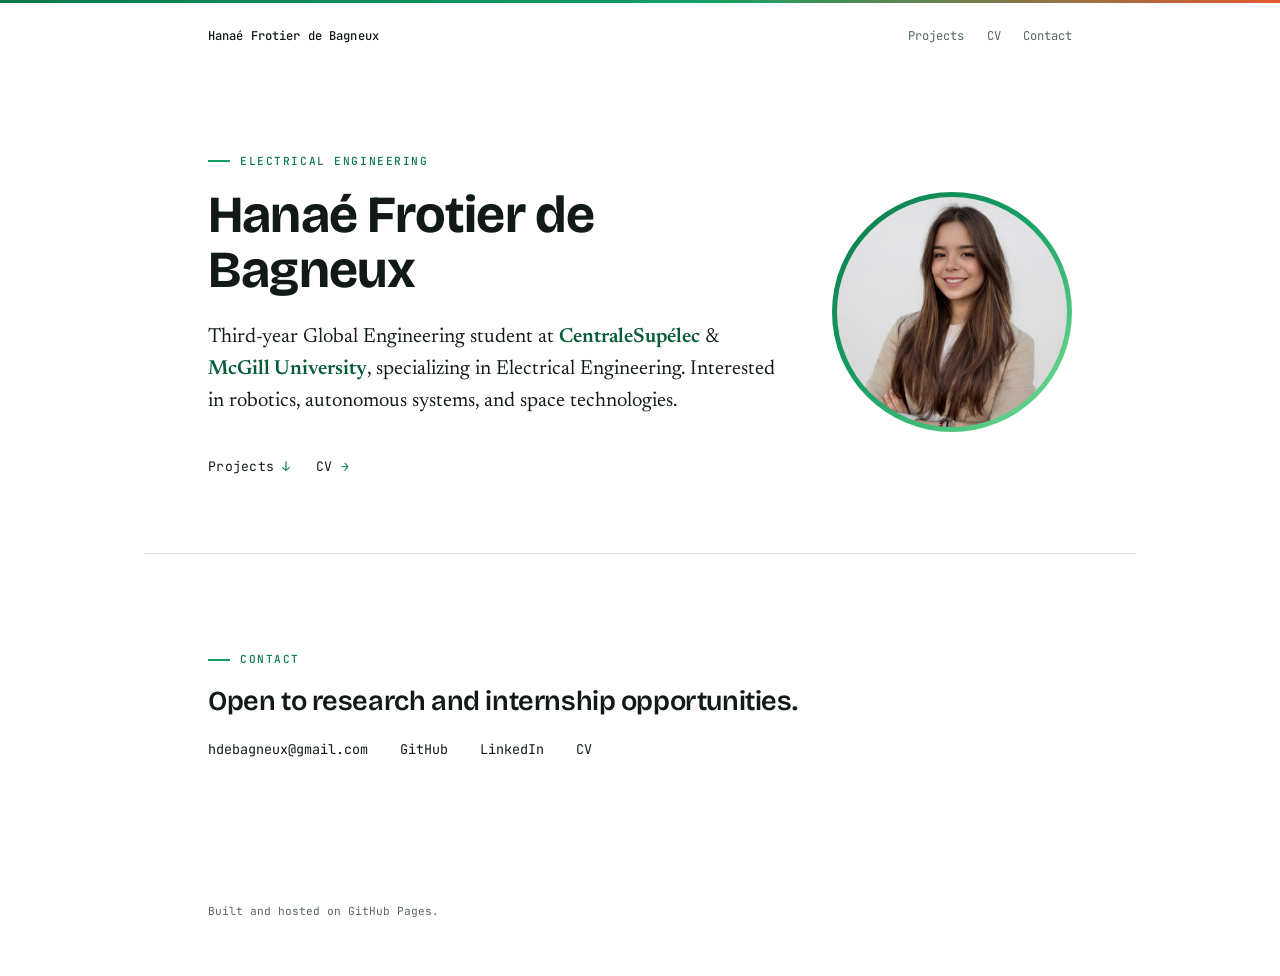
==== commit 7e6d8419: "Update index.html" ====
--- a/index.html
+++ b/index.html
@@ -45,8 +45,13 @@
     </div>
 
     <div class="hero-photo">
-      <img src="assets/portrait.jpg" alt="Portrait of Hanaé Frotier de Bagneux" width="720" height="720">
+    <div class="photo-ring">
+        <img src="assets/portrait.jpg"
+             alt="Portrait of Hanaé Frotier de Bagneux"
+             width="720"
+             height="720">
     </div>
+</div>
   </section>
 
   <section class="wrap band rule-top panel" id="projects" hidden>
@@ -78,7 +83,7 @@
           <span>2026 · Team project</span>
           <span>Python · YOLOv8 · MediaPipe · Flower</span>
         </div>
-        <h3>AuraSentinel — behavioural surveillance AI</h3>
+        <h3>AuraSentinel: behavioural surveillance AI</h3>
         <p>A privacy-first system that reads early signs of aggression, distress and medical incidents in a store by fusing skeletal motion with anonymised audio. Staff get discreet alerts, and their feedback trains the model through federated learning &mdash; no raw footage ever leaves the premises.</p>
       </a>
 
@@ -90,7 +95,7 @@
         <h3>EV battery range model</h3>
         <p>From a pulse test on a single lithium-ion cell to the driving range of a full vehicle over the WLTP cycle. Equivalent circuit identification, pack sizing, and a sensitivity analysis that explains the remaining 8.5&nbsp;% error.</p>
       </a>
-
+      
     </div>
   </section>
 
--- a/style.css
+++ b/style.css
@@ -1,23 +1,35 @@
+@import url('https://fonts.googleapis.com/css2?family=Bricolage+Grotesque:opsz,wght@12..48,500;12..48,600;12..48,700&family=JetBrains+Mono:wght@400;500&family=Newsreader:ital,wght@0,400;0,500;0,600;1,400&display=swap');
+
 /* ============================================================
    Hanaé Frotier de Bagneux — portfolio
-   Palette: lab bench neutral, teal signal, one red fault marker
+   Direction: instrumentation / signal. White field, emerald
+   signal accent, one warm marker reserved for "events".
+   Display: Bricolage Grotesque · Body: Newsreader · Data: JetBrains Mono
    ============================================================ */
 
 :root {
-  --paper:    #F3F5F3;
-  --card:     #FFFFFF;
-  --ink:      #131A17;
-  --graphite: #5C6A64;
-  --rule:     #DCE2DE;
-  --signal:   #0E7A6B;
-  --fault:    #B03A3A;
-
-  --measure: 34rem;
+  --bg:           #FFFFFF;
+  --surface:      #F5F8F6;   /* faint cool-green tint for cards */
+  --ink:          #111A16;   /* near-black, cool */
+  --graphite:     #58665F;   /* secondary text */
+  --rule:         #E3E9E5;   /* hairline */
+
+  --signal:       #0C7A4C;   /* emerald — links, accents (AA on white) */
+  --signal-bright:#13A063;   /* brighter emerald — decoration */
+  --signal-ink:   #095C39;   /* hover / active */
+  --signal-soft:  #E7F4EC;   /* wash (used very sparingly) */
+  --marker:       #E4572E;   /* warm marker — faults & live demos only */
+
+  --measure: 36rem;
   --gutter: clamp(1.25rem, 5vw, 4.5rem);
-
-  --f-display: "Archivo", system-ui, sans-serif;
-  --f-body: "Source Serif 4", Georgia, serif;
-  --f-mono: "IBM Plex Mono", ui-monospace, monospace;
+  --radius: 12px;
+  --radius-sm: 9px;
+
+  --f-display: "Bricolage Grotesque", system-ui, sans-serif;
+  --f-body: "Newsreader", Georgia, serif;
+  --f-mono: "JetBrains Mono", ui-monospace, monospace;
+
+  --ease: cubic-bezier(0.22, 0.61, 0.36, 1);
 }
 
 *, *::before, *::after { box-sizing: border-box; }
@@ -26,12 +38,22 @@
 
 body {
   margin: 0;
-  background: var(--paper);
+  background: var(--bg);
   color: var(--ink);
   font-family: var(--f-body);
-  font-size: clamp(1rem, 0.97rem + 0.16vw, 1.09rem);
-  line-height: 1.62;
+  font-size: clamp(1.03rem, 1rem + 0.18vw, 1.14rem);
+  line-height: 1.66;
   -webkit-font-smoothing: antialiased;
+}
+
+/* thin signal bar across the very top — the page's quiet signature */
+body::before {
+  content: "";
+  position: fixed;
+  inset: 0 0 auto 0;
+  height: 3px;
+  background: linear-gradient(90deg, var(--signal) 0%, var(--signal-bright) 55%, var(--marker) 100%);
+  z-index: 50;
 }
 
 img { max-width: 100%; height: auto; display: block; }
@@ -44,6 +66,8 @@
   border-radius: 2px;
 }
 
+::selection { background: var(--signal-soft); }
+
 /* ---------- layout ---------- */
 
 .wrap {
@@ -62,23 +86,35 @@
 h1, h2, h3 {
   font-family: var(--f-display);
   font-weight: 600;
-  letter-spacing: -0.02em;
-  line-height: 1.1;
+  letter-spacing: -0.015em;
+  line-height: 1.06;
   margin: 0;
 }
 
 .eyebrow {
   font-family: var(--f-mono);
   font-size: 0.7rem;
-  letter-spacing: 0.16em;
+  font-weight: 500;
+  letter-spacing: 0.14em;
   text-transform: uppercase;
-  color: var(--graphite);
+  color: var(--signal);
   margin: 0 0 1.1rem;
+  display: inline-flex;
+  align-items: center;
+  gap: 0.6rem;
+}
+/* small signal tick before the eyebrow label */
+.eyebrow::before {
+  content: "";
+  width: 1.4rem;
+  height: 2px;
+  background: var(--signal-bright);
 }
 
 .lede {
   max-width: var(--measure);
-  font-size: 1.14em;
+  font-size: 1.16em;
+  line-height: 1.55;
   color: var(--ink);
 }
 
@@ -94,37 +130,38 @@
   align-items: baseline;
   justify-content: space-between;
   font-family: var(--f-mono);
-  font-size: 0.78rem;
-}
-
-.masthead a { color: var(--graphite); text-decoration: none; }
+  font-size: 0.76rem;
+}
+
+.masthead a { color: var(--graphite); text-decoration: none; transition: color 160ms var(--ease); }
 .masthead a:hover { color: var(--signal); }
-.masthead .home { color: var(--ink); letter-spacing: 0.02em; }
+.masthead .home { color: var(--ink); letter-spacing: 0.01em; font-weight: 500; }
 .masthead nav { display: flex; gap: 1.4rem; }
 
 /* ---------- hero ---------- */
 
 .hero {
   display: grid;
-  grid-template-columns: minmax(0, 1fr) clamp(9rem, 16vw, 12rem);
+  grid-template-columns: minmax(0, 1fr) clamp(11rem, 20vw, 15rem);
   gap: clamp(1.6rem, 4vw, 3.5rem);
-  align-items: start;
+  align-items: center;
   padding-block: clamp(2.5rem, 6vw, 4.5rem);
 }
 
 .hero h1 {
-  font-size: clamp(1.8rem, 1.2rem + 2vw, 2.7rem);
-  font-weight: 600;
-  max-width: 16ch;
+  font-size: clamp(2rem, 1.2rem + 2.8vw, 3.25rem);
+  font-weight: 700;
+  max-width: 15ch;
   margin-bottom: 1.5rem;
 }
 
 .hero .lead {
   max-width: var(--measure);
-  font-size: 1.1em;
-}
-
-.hero .lead strong { font-weight: 600; }
+  font-size: 1.12em;
+  line-height: 1.55;
+}
+
+.hero .lead strong { font-weight: 600; color: var(--signal-ink); }
 
 .hero-photo { margin: 0; }
 
@@ -133,13 +170,70 @@
   width: 100%;
   aspect-ratio: 1;
   object-fit: cover;
-  border: 1px solid var(--rule);
-  filter: saturate(0.94);
+  border-radius: 50%;
+  padding: 5px;
+background: linear-gradient(
+    135deg,
+    #0C7A4C 0%,
+    #13A063 45%,
+    #7BE495 100%
+);
+border-radius: 50%;
+  filter: saturate(0.98);
+  transition: transform 300ms var(--ease), box-shadow 300ms var(--ease);
+}
+
+.hero-photo img:hover {
+   transform: translateY(-3px);
+    background: linear-gradient(
+        135deg,
+        #13A063,
+        #1CC97A,
+        #9EF3C4
+    );
 }
 
 @media (max-width: 44rem) {
   .hero { grid-template-columns: 1fr; }
-  .hero-photo img { max-width: 9rem; }
+  .hero-photo img { max-width: 11rem; }
+}
+
+/* ---------- hero CTAs: text links, not buttons ---------- */
+
+.hero-buttons {
+  display: flex;
+  flex-wrap: wrap;
+  align-items: center;
+  gap: 1.6rem;
+  margin-top: 2.2rem;
+}
+
+a.pill { text-decoration: none; }
+
+.pill {
+  font-family: var(--f-mono);
+  font-size: 0.82rem;
+  letter-spacing: 0.02em;
+  color: var(--ink);
+  background: none;
+  border: 0;
+  padding: 0.2rem 0;
+  cursor: pointer;
+  background-image: linear-gradient(var(--signal), var(--signal));
+  background-size: 0% 1.5px;
+  background-position: 0 100%;
+  background-repeat: no-repeat;
+  transition: background-size 240ms var(--ease), color 160ms var(--ease);
+}
+
+/* directional cue: ↓ reveals the panel below, → navigates away */
+.pill[data-reveal]::after { content: "  ↓"; color: var(--signal); }
+a.pill::after { content: "  →"; color: var(--signal); }
+
+.pill:hover,
+.pill[aria-expanded="true"] {
+  color: var(--signal);
+  background-size: 100% 1.5px;
 }
 
 /* ---------- signature: the reflectogram ---------- */
@@ -171,7 +265,7 @@
 
 .echo-hit { fill: transparent; cursor: pointer; }
 .echo-dot { fill: var(--signal); transition: r 160ms ease; }
-.echo-dot.is-fault { fill: var(--fault); }
+.echo-dot.is-fault { fill: var(--marker); }
 .echo-drop { stroke: var(--rule); stroke-width: 1; stroke-dasharray: 3 4; }
 
 .echo:hover .echo-dot,
@@ -192,7 +286,7 @@
   .trace {
     stroke-dasharray: 2400;
     stroke-dashoffset: 2400;
-    animation: draw 2.1s cubic-bezier(0.22, 0.61, 0.36, 1) 0.25s forwards;
+    animation: draw 2.1s var(--ease) 0.25s forwards;
   }
   .echo-dot, .echo-label, .echo-drop {
     opacity: 0;
@@ -212,41 +306,88 @@
 
 /* ---------- project list ---------- */
 
-.projects { display: grid; gap: 1px; background: var(--rule); border-block: 1px solid var(--rule); }
+.projects {
+  display: grid;
+  gap: 1px;
+  background: var(--rule);
+  border-block: 1px solid var(--rule);
+}
 
 .project {
-  background: var(--paper);
+  position: relative;
+  background: var(--bg);
   padding: clamp(1.6rem, 3vw, 2.4rem) 0;
   display: grid;
   grid-template-columns: 1fr;
   gap: 0.7rem;
   text-decoration: none;
-  transition: background 180ms ease, padding-left 180ms ease;
-}
-
-.project:hover, .project:focus-visible {
-  background: var(--card);
-  padding-left: 1.2rem;
-}
-
+  transition: padding-left 260ms var(--ease);
+}
+
+/* thin signal bar that draws down the left edge on hover — no fill */
+.project::before {
+  content: "";
+  position: absolute;
+  left: 0; top: 0; bottom: 0;
+  width: 2px;
+  background: var(--signal);
+  transform: scaleY(0);
+  transform-origin: center;
+  transition: transform 300ms var(--ease);
+}
+
+.project:hover, .project:focus-visible { padding-left: 1.15rem; }
+.project:hover::before, .project:focus-visible::before { transform: scaleY(1); }
+
+/* title: an underline draws in and an arrow slides out — the interaction */
 .project h3 {
+  font-family: var(--f-display);
   font-size: clamp(1.35rem, 1.1rem + 1vw, 1.8rem);
-  font-weight: 500;
-}
+  font-weight: 600;
+  justify-self: start;
+  background-image: linear-gradient(var(--signal), var(--signal));
+  background-size: 0% 2px;
+  background-position: 0 100%;
+  background-repeat: no-repeat;
+  transition: background-size 280ms var(--ease);
+}
+
+.project h3::after {
+  content: "  \2192";
+  display: inline-block;
+  color: var(--signal);
+  opacity: 0;
+  transform: translateX(-6px);
+  transition: opacity 240ms var(--ease), transform 240ms var(--ease);
+}
+
+.project:hover h3, .project:focus-visible h3 { background-size: 100% 2px; }
+.project:hover h3::after, .project:focus-visible h3::after { opacity: 1; transform: translateX(2px); }
 
 .project p { margin: 0; color: var(--graphite); max-width: 46rem; }
 
 .project .meta {
   font-family: var(--f-mono);
   font-size: 0.72rem;
-  letter-spacing: 0.05em;
+  letter-spacing: 0.03em;
   color: var(--graphite);
   display: flex;
   flex-wrap: wrap;
   gap: 0.4rem 1rem;
 }
 
-.project .meta .live { color: var(--signal); }
+.project .meta .live {
+  color: var(--marker);
+  display: inline-flex;
+  align-items: center;
+  gap: 0.4rem;
+}
+.project .meta .live::before {
+  content: "";
+  width: 6px; height: 6px;
+  border-radius: 50%;
+  background: var(--marker);
+}
 
 /* ---------- prose columns on interest block ---------- */
 
@@ -275,7 +416,7 @@
   flex-wrap: wrap;
   gap: 0.8rem 2rem;
   font-family: var(--f-mono);
-  font-size: 0.85rem;
+  font-size: 0.84rem;
   margin-top: 1.4rem;
   padding: 0;
   list-style: none;
@@ -283,12 +424,15 @@
 
 .contact-links a {
   text-decoration: none;
-  border-bottom: 1px solid var(--rule);
-  padding-bottom: 2px;
-  transition: border-color 160ms ease, color 160ms ease;
-}
-
-.contact-links a:hover { color: var(--signal); border-color: var(--signal); }
+  padding-bottom: 3px;
+  background-image: linear-gradient(var(--signal), var(--signal));
+  background-size: 0% 1.5px;
+  background-position: 0 100%;
+  background-repeat: no-repeat;
+  transition: background-size 220ms var(--ease), color 160ms var(--ease);
+}
+
+.contact-links a:hover { color: var(--signal); background-size: 100% 1.5px; }
 
 footer {
   padding-block: 2.5rem 3.5rem;
@@ -302,7 +446,8 @@
    ============================================================ */
 
 .project-head h1 {
-  font-size: clamp(2rem, 1.3rem + 3vw, 3.2rem);
+  font-size: clamp(2rem, 1.3rem + 3vw, 3.3rem);
+  font-weight: 700;
   max-width: 18ch;
   margin-bottom: 1.3rem;
 }
@@ -319,7 +464,7 @@
 }
 
 .factsheet dt {
-  color: var(--graphite);
+  color: var(--signal);
   font-size: 0.68rem;
   letter-spacing: 0.12em;
   text-transform: uppercase;
@@ -338,16 +483,24 @@
 }
 
 .btn {
+  position: relative;
   font-family: var(--f-mono);
   font-size: 0.78rem;
   text-decoration: none;
-  padding: 0.6rem 1.05rem;
+  padding: 0.65rem 1.1rem;
   border: 1px solid var(--rule);
-  background: var(--card);
-  transition: border-color 160ms ease, color 160ms ease;
-}
-
-.btn:hover { border-color: var(--signal); color: var(--signal); }
+  border-radius: var(--radius-sm);
+  background: var(--bg);
+  color: var(--ink);
+  transition: border-color 180ms var(--ease), color 180ms var(--ease), background 180ms var(--ease), transform 180ms var(--ease);
+}
+
+.btn:hover {
+  border-color: var(--signal);
+  color: var(--signal);
+  background: var(--signal-soft);
+  transform: translateY(-2px);
+}
 
 .btn--primary {
   background: var(--signal);
@@ -355,10 +508,10 @@
   color: #fff;
 }
 
-.btn--primary:hover { background: #0a6558; border-color: #0a6558; color: #fff; }
+.btn--primary:hover { background: var(--signal-ink); border-color: var(--signal-ink); color: #fff; }
 
 .prose h2 {
-  font-size: clamp(1.3rem, 1.1rem + 0.9vw, 1.7rem);
+  font-size: clamp(1.4rem, 1.1rem + 1vw, 1.85rem);
   margin-top: clamp(2.8rem, 5vw, 4rem);
   margin-bottom: 1rem;
   font-weight: 600;
@@ -379,15 +532,17 @@
 
 .prose ul { max-width: var(--measure); padding-left: 1.1rem; }
 .prose li { margin-bottom: 0.5rem; }
+.prose li::marker { color: var(--signal-bright); }
 
 .prose figure {
   margin: 2rem 0;
-  background: var(--card);
+  background: var(--surface);
   border: 1px solid var(--rule);
+  border-radius: var(--radius);
   padding: 1rem;
 }
 
-.prose figure img { margin-inline: auto; }
+.prose figure img { margin-inline: auto; border-radius: var(--radius-sm); }
 
 .prose figcaption {
   margin-top: 0.8rem;
@@ -409,8 +564,10 @@
 .eq {
   margin: 1.6rem 0;
   padding: 1.2rem 1.3rem;
-  background: var(--card);
-  border-left: 2px solid var(--signal);
+  background: var(--surface);
+  border: 1px solid var(--rule);
+  border-left: 3px solid var(--signal);
+  border-radius: var(--radius-sm);
   overflow-x: auto;
 }
 
@@ -418,7 +575,8 @@
 
 .eq-note {
   font-family: var(--f-mono);
-  font-size: 0.72rem;
+  font-size: 0.85rem;
+  line-height: 1.65;
   color: var(--graphite);
   margin-top: 0.7rem;
   max-width: none;
@@ -427,17 +585,19 @@
 .result {
   margin: 2.4rem 0;
   padding: 1.4rem 1.5rem;
-  background: var(--card);
+  background: var(--surface);
   border: 1px solid var(--rule);
+  border-radius: var(--radius);
 }
 
 .result .num {
   font-family: var(--f-display);
   font-size: clamp(2rem, 1.4rem + 2.4vw, 3rem);
-  font-weight: 600;
+  font-weight: 700;
   letter-spacing: -0.03em;
   line-height: 1;
   display: block;
+  color: var(--signal);
 }
 
 .result p {
@@ -456,7 +616,10 @@
   font-size: 0.8rem;
 }
 
-.next a { text-decoration: none; }
+.next a {
+  text-decoration: none;
+  transition: color 160ms var(--ease);
+}
 .next a:hover { color: var(--signal); }
 
 table.data {
@@ -474,7 +637,9 @@
   border-bottom: 1px solid var(--rule);
 }
 
-table.data th { color: var(--graphite); font-weight: 500; }
+table.data th { color: var(--signal); font-weight: 500; }
+
+table.data tr:hover td { background: var(--signal-soft); }
 
 /* ============================================================
    CV page
@@ -509,13 +674,13 @@
   font-family: var(--f-mono);
   font-size: 0.75rem;
   color: var(--graphite);
-  padding-top: 0.35rem;
+  padding-top: 0.45rem;
   line-height: 1.5;
 }
 
 .cv-entry .what h3 {
   font-family: var(--f-display);
-  font-size: 1.12rem;
+  font-size: 1.2rem;
   font-weight: 600;
   margin-bottom: 0.45rem;
 }
@@ -533,7 +698,7 @@
 .cv-entry .role {
   font-family: var(--f-mono);
   font-size: 0.78rem;
-  color: var(--ink);
+  color: var(--signal-ink);
   margin: 0 0 0.7rem;
 }
 
@@ -547,7 +712,12 @@
   line-height: 1.6;
 }
 
-.cv-entry .detail a { color: var(--signal); text-decoration: none; border-bottom: 1px solid var(--rule); }
+.cv-entry .detail a {
+  color: var(--signal);
+  text-decoration: none;
+  border-bottom: 1px solid var(--rule);
+  transition: border-color 160ms var(--ease);
+}
 .cv-entry .detail a:hover { border-color: var(--signal); }
 
 @media (max-width: 34rem) {
@@ -556,46 +726,60 @@
   .cv-entry .what h3 span { display: block; margin-left: 0; margin-top: 0.2rem; }
 }
 
-/* ---------- hero buttons + reveal panels ---------- */
-
-.hero-buttons {
-  display: flex;
-  flex-wrap: wrap;
-  gap: 0.8rem;
-  margin-top: 2rem;
-}
-
-a.pill { text-decoration: none; }
-
-.pill {
-  font-family: var(--f-mono);
-  font-size: 0.82rem;
-  letter-spacing: 0.02em;
-  color: var(--ink);
-  background: var(--card);
-  border: 1px solid var(--rule);
-  padding: 0.7rem 1.3rem;
-  cursor: pointer;
-  transition: border-color 160ms ease, color 160ms ease, background 160ms ease;
-}
-
-.pill:hover,
-.pill[aria-expanded="true"] {
-  border-color: var(--signal);
-  color: var(--signal);
-}
-
-.pill[aria-expanded="true"] {
-  background: color-mix(in srgb, var(--signal) 7%, var(--card));
-}
+/* ---------- reveal panels ---------- */
 
 .panel[hidden] { display: none; }
 
 @media (prefers-reduced-motion: no-preference) {
-  .panel:not([hidden]) { animation: panel-in 340ms cubic-bezier(0.22,0.61,0.36,1); }
+  .panel:not([hidden]) { animation: panel-in 340ms var(--ease); }
 }
 
 @keyframes panel-in {
   from { opacity: 0; transform: translateY(-6px); }
   to   { opacity: 1; transform: translateY(0); }
 }
+
+/* ============================================================
+   Motion — load stagger + scroll reveal (reduced-motion safe)
+   ============================================================ */
+
+@media (prefers-reduced-motion: no-preference) {
+
+  /* hero / project-head: gentle staggered rise on load */
+  .hero-text > *,
+  .project-head > * {
+    animation: rise 0.7s var(--ease) backwards;
+  }
+  .hero-text > *:nth-child(1), .project-head > *:nth-child(1) { animation-delay: 0.05s; }
+  .hero-text > *:nth-child(2), .project-head > *:nth-child(2) { animation-delay: 0.13s; }
+  .hero-text > *:nth-child(3), .project-head > *:nth-child(3) { animation-delay: 0.21s; }
+  .hero-text > *:nth-child(4), .project-head > *:nth-child(4) { animation-delay: 0.29s; }
+  .hero-photo { animation: rise 0.8s var(--ease) 0.18s backwards; }
+
+  /* scroll reveal — pure CSS, only where supported */
+  @supports (animation-timeline: view()) {
+    .prose figure,
+    .result,
+    .eq,
+    .cv-entry {
+      animation: reveal linear both;
+      animation-timeline: view();
+      animation-range: entry 0% entry 35%;
+    }
+  }
+}
+
+@keyframes rise {
+  from { opacity: 0; transform: translateY(14px); }
+  to   { opacity: 1; transform: none; }
+}
+
+@keyframes reveal {
+  from { opacity: 0; transform: translateY(20px); }
+  to   { opacity: 1; transform: none; }
+}
+@keyframes gradientMove {
+    0% { background-position: 0% 50%; }
+    50% { background-position: 100% 50%; }
+    100% { background-position: 0% 50%; }
+}
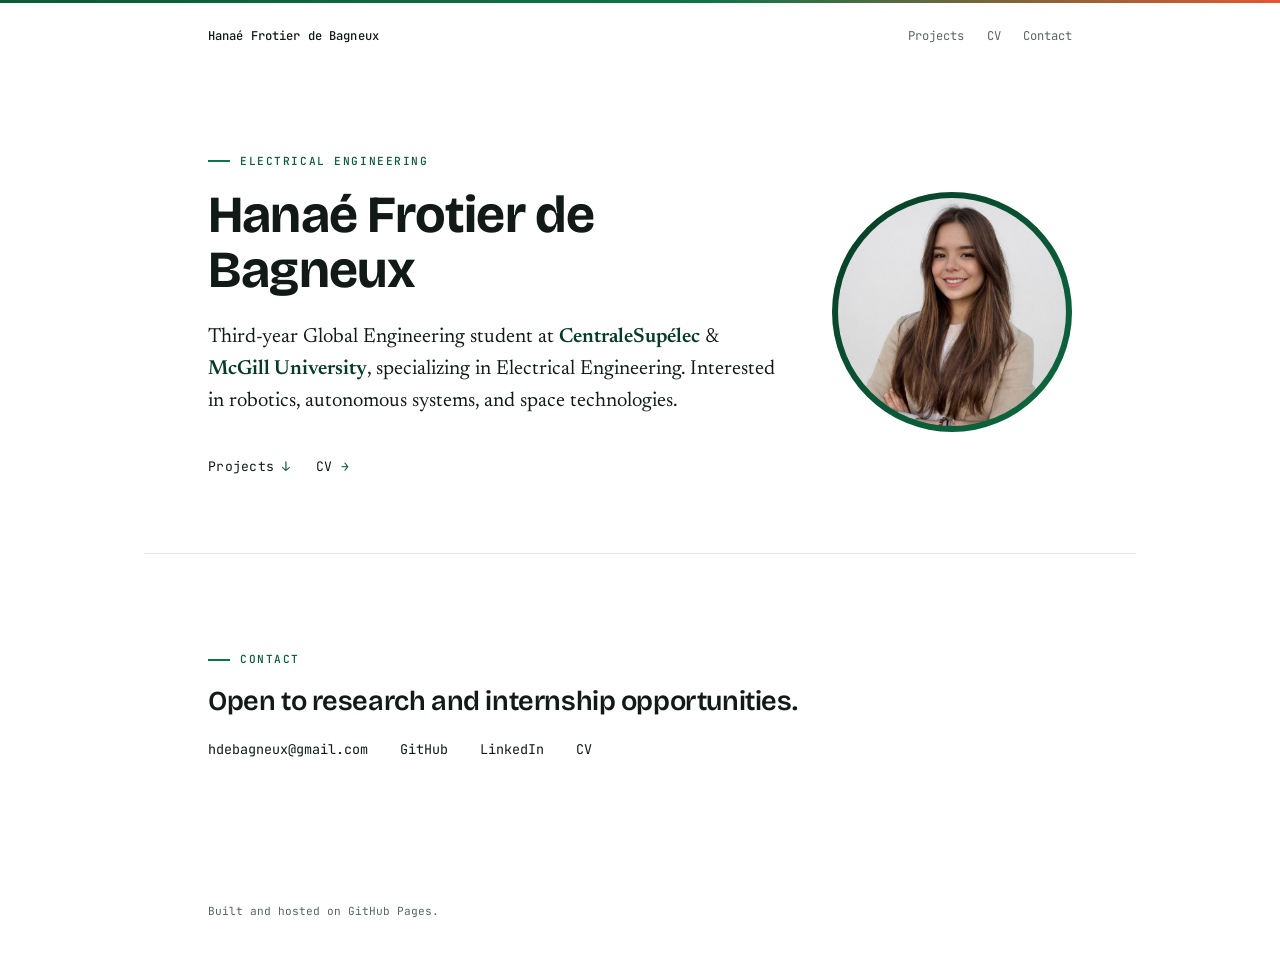
==== commit f9768910: "Fix CV title, PDF + LinkedIn links, restore commas; darker green; mobile photo" ====
--- a/index.html
+++ b/index.html
@@ -105,7 +105,7 @@
     <ul class="contact-links">
       <li><a href="mailto:hdebagneux@gmail.com">hdebagneux@gmail.com</a></li>
       <li><a href="https://github.com/hdebagneux">GitHub</a></li>
-      <li><a href="#">LinkedIn</a></li>
+      <li><a href="https://www.linkedin.com/in/hana%C3%A9-frotier-de-bagneux/">LinkedIn</a></li>
       <li><a href="cv.html">CV</a></li>
     </ul>
   </section>
--- a/style.css
+++ b/style.css
@@ -2,22 +2,22 @@
 
 /* ============================================================
    Hanaé Frotier de Bagneux — portfolio
-   Direction: instrumentation / signal. White field, emerald
+   Direction: instrumentation / signal. White field, deep-green
    signal accent, one warm marker reserved for "events".
    Display: Bricolage Grotesque · Body: Newsreader · Data: JetBrains Mono
    ============================================================ */
 
 :root {
   --bg:           #FFFFFF;
-  --surface:      #F5F8F6;   /* faint cool-green tint for cards */
+  --surface:      #F4F7F5;   /* faint cool-green tint for cards */
   --ink:          #111A16;   /* near-black, cool */
   --graphite:     #58665F;   /* secondary text */
   --rule:         #E3E9E5;   /* hairline */
 
-  --signal:       #0C7A4C;   /* emerald — links, accents (AA on white) */
-  --signal-bright:#13A063;   /* brighter emerald — decoration */
-  --signal-ink:   #095C39;   /* hover / active */
-  --signal-soft:  #E7F4EC;   /* wash (used very sparingly) */
+  --signal:       #0B5A38;   /* deep emerald — links, accents (AA on white) */
+  --signal-bright:#0E7449;   /* brighter emerald — decoration */
+  --signal-ink:   #063C25;   /* hover / active — darkest */
+  --signal-soft:  #E3F0E9;   /* wash (used very sparingly) */
   --marker:       #E4572E;   /* warm marker — faults & live demos only */
 
   --measure: 36rem;
@@ -163,39 +163,47 @@
 
 .hero .lead strong { font-weight: 600; color: var(--signal-ink); }
 
+/* ---------- hero photo (fixed & consolidated) ---------- */
+
 .hero-photo { margin: 0; }
 
-.hero-photo img {
+.photo-ring {
+  width: 100%;
+  max-width: 15rem;        /* keeps the ring perfectly circular */
+  margin-inline: auto;     /* centered in its column */
+  aspect-ratio: 1;
+  padding: 6px;
+  border-radius: 50%;
+  background: linear-gradient(
+    135deg,
+    var(--signal-ink),
+    var(--signal),
+    var(--signal-bright),
+    var(--signal),
+    var(--signal-ink)
+  );
+  background-size: 250% 250%;
+  animation: gradientMove 6s ease infinite;
+}
+
+.photo-ring img {
+  width: 100%;
+  height: 100%;
   display: block;
-  width: 100%;
   aspect-ratio: 1;
   object-fit: cover;
   border-radius: 50%;
-  padding: 5px;
-background: linear-gradient(
-    135deg,
-    #0C7A4C 0%,
-    #13A063 45%,
-    #7BE495 100%
-);
-border-radius: 50%;
   filter: saturate(0.98);
   transition: transform 300ms var(--ease), box-shadow 300ms var(--ease);
 }
 
-.hero-photo img:hover {
-   transform: translateY(-3px);
-    background: linear-gradient(
-        135deg,
-        #13A063,
-        #1CC97A,
-        #9EF3C4
-    );
+.photo-ring img:hover {
+  transform: translateY(-3px);
 }
 
 @media (max-width: 44rem) {
   .hero { grid-template-columns: 1fr; }
-  .hero-photo img { max-width: 11rem; }
+  .photo-ring { max-width: 11rem; }   /* constrain the ring, not the img */
 }
 
 /* ---------- hero CTAs: text links, not buttons ---------- */
@@ -778,8 +786,9 @@
   from { opacity: 0; transform: translateY(20px); }
   to   { opacity: 1; transform: none; }
 }
+
 @keyframes gradientMove {
-    0% { background-position: 0% 50%; }
-    50% { background-position: 100% 50%; }
-    100% { background-position: 0% 50%; }
-}
+  0%   { background-position: 0% 50%; }
+  50%  { background-position: 100% 50%; }
+  100% { background-position: 0% 50%; }
+}
